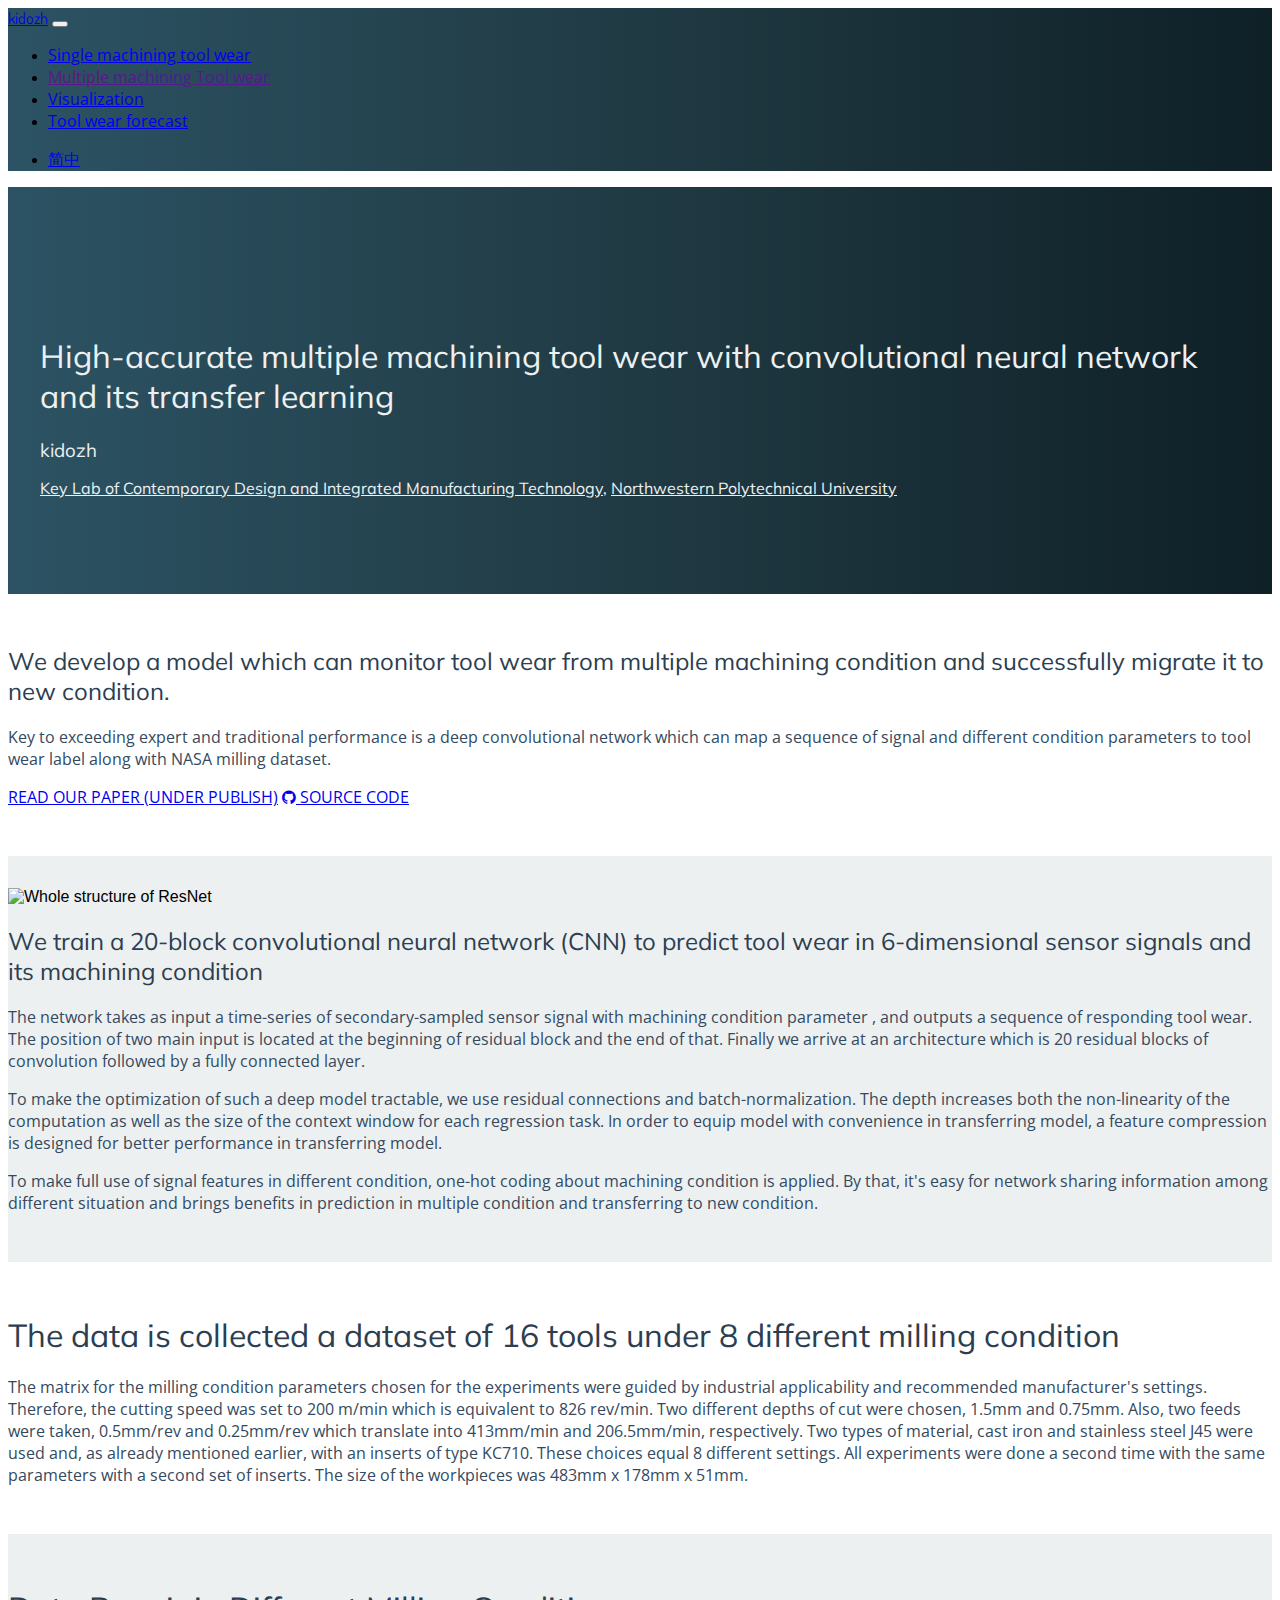
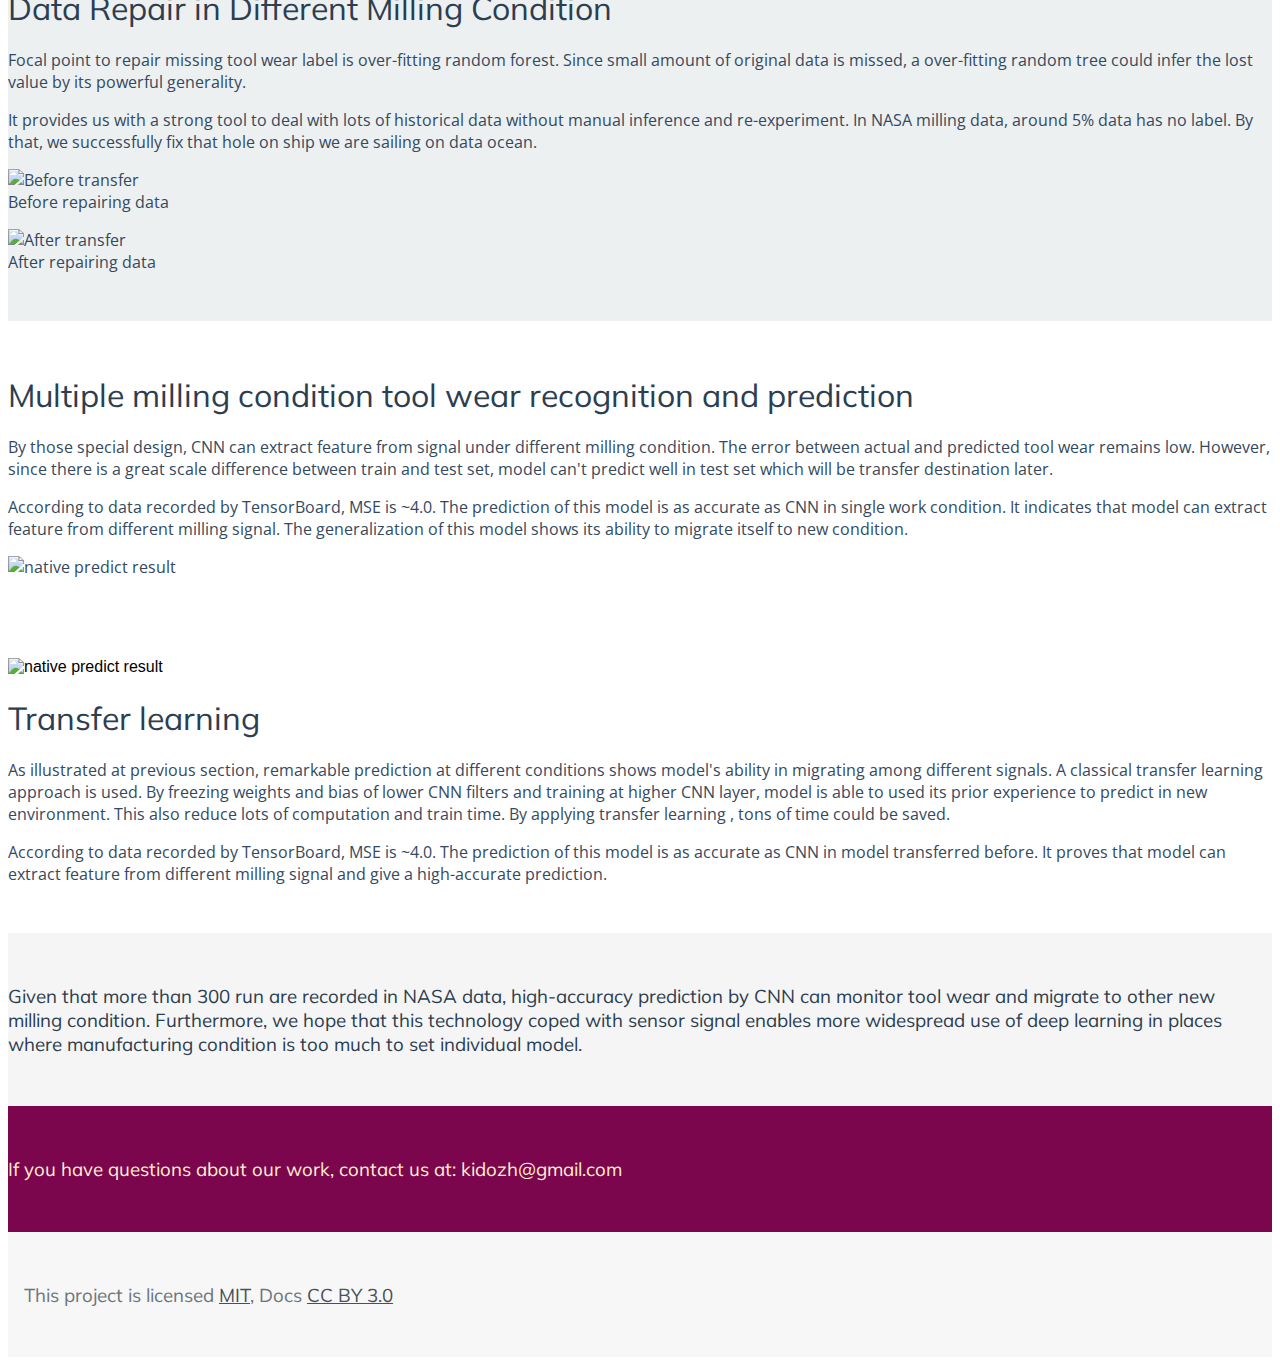
==== index.html @ dfbec78c "add page about multiple condition prediction" ====
<!doctype html>
<html lang="en">
<head>
    <!-- Required meta tags -->
    <meta charset="utf-8">
    <meta name="viewport" content="width=device-width, initial-scale=1, shrink-to-fit=no">

    <!-- Bootstrap CSS -->
    <link rel="stylesheet" href="https://stackpath.bootstrapcdn.com/bootstrap/4.1.3/css/bootstrap.min.css" integrity="sha384-MCw98/SFnGE8fJT3GXwEOngsV7Zt27NXFoaoApmYm81iuXoPkFOJwJ8ERdknLPMO" crossorigin="anonymous">
    <link rel="stylesheet" href="https://cdnjs.cloudflare.com/ajax/libs/font-awesome/4.7.0/css/font-awesome.min.css" />
    <link rel="stylesheet" href="./static/css/style.css">
    <title>High-accurate multiple machining tool wear with convolutional neural network and its transfer learning</title>
</head>
<body>

<!-- navbar -->
<nav class="navbar navbar-expand-lg navbar-dark navbar-metro">
    <a class="navbar-brand" href="#">kidozh</a>
    <button class="navbar-toggler" type="button" data-toggle="collapse" data-target="#navbarToggler" aria-controls="navbarToggler" aria-expanded="false" aria-label="Toggle navigation">
        <span class="navbar-toggler-icon"></span>
    </button>

    <div class="collapse navbar-collapse" id="navbarToggler">
        <ul class="navbar-nav mr-auto mt-2 mt-lg-0">
            <li class="nav-item ">
                <a class="nav-link" href="https://kidozh.com/keras_detect_tool_wear/">Single machining tool wear <span class="sr-only">(current)</span></a>
            </li>
            <li class="nav-item active">
                <a class="nav-link" href="">Multiple machining Tool wear</a>
            </li>
            <li class="nav-item">
                <a class="nav-link" href="https://kidozh.com/keras_detect_tool_wear/visualization.html">Visualization</a>
            </li>
            <li class="nav-item">
                <a class="nav-link disabled" href="#">Tool wear forecast</a>
            </li>
        </ul>
        <ul class="navbar-nav navbar-right">
            <li class="nav-item">
                <a class="nav-link" href="#">简中</a>
            </li>
        </ul>
    </div>
</nav>

<div class="container-fluid">
    <div class="row project-bg">
        <div class="col-md-10 offset-md-1">
            <h1 class="project-title">High-accurate multiple machining tool wear with convolutional neural network and its transfer learning</h1>

            <h3 class="author">kidozh</h3>
            <p class="lead"><a href="http://jidian.nwpu.edu.cn/info/1229/5124.htm">Key Lab of Contemporary Design and Integrated Manufacturing Technology</a>, <a href="http://en.nwpu.edu.cn/">Northwestern Polytechnical University</a></p>

        </div>
    </div>
    <div class="row project-section">
        <div class="col-md-5 offset-md-1">
            <h2>We develop a model which can monitor tool wear from multiple machining condition and successfully migrate it
                to new condition.</h2>
            <p>Key to exceeding expert and traditional performance is a deep convolutional network
                which can map a sequence of signal and different condition parameters to tool wear
                label along with NASA milling dataset.</p>

            <p><a class="btn btn-outline-primary disabled" href="#">READ OUR PAPER (UNDER PUBLISH)</a>
                <a class="btn btn-outline-primary" href="https://github.com/kidozh/transfer_learning_NASA">
                    <span class="fa fa-github"></span> SOURCE CODE
                </a>
            </p>
        </div>
    </div>
    <div class="row project-section model-detail">
        <div class="col-md-4 offset-md-2">
            <img class="img-fluid" src="./static/images/whole_structure.svg" alt="Whole structure of ResNet">
        </div>
        <div class="col-md-5">
            <h2>We train a 20-block convolutional neural network (CNN) to predict tool wear in 6-dimensional sensor
                signals and its machining condition
            </h2>
            <p>The network takes as input a time-series of secondary-sampled sensor signal with machining condition parameter
                , and outputs a sequence of responding tool wear. The position of two main input is located at the beginning of
                residual block and the end of that. Finally we arrive at an architecture which is 20 residual blocks of convolution
                followed by a fully connected layer.
            </p>
            <p>To make the optimization of such a deep model tractable, we use residual connections and batch-normalization.
                The depth increases both the non-linearity of the computation as well as the size of the context window for
                each regression task. In order to equip model with convenience in transferring model, a feature compression
                is designed for better performance in transferring model.
            </p>
            <p>To make full use of signal features in different condition, one-hot coding about machining condition is applied.
            By that, it's easy for network sharing information among different situation and brings benefits in prediction in
                multiple condition and transferring to new condition.
            </p>
        </div>
    </div>
    <div class="row project-section">
        <div class="col-md-10 offset-md-1">
            <h1>The data is collected a dataset of 16 tools under 8 different milling condition</h1>
            <p>The matrix for the milling condition parameters chosen for the experiments were guided by industrial applicability and
                recommended manufacturer's settings. Therefore, the cutting speed was set to 200 m/min which is
                equivalent to 826 rev/min. Two different depths of cut were chosen, 1.5mm and 0.75mm. Also, two
                feeds were taken, 0.5mm/rev and 0.25mm/rev which translate into 413mm/min and 206.5mm/min,
                respectively. Two types of material, cast iron and stainless steel J45 were used and, as already
                mentioned earlier, with an inserts of type KC710. These choices equal 8 different settings. All
                experiments were done a second time with the same parameters with a second set of inserts. The size of
                the workpieces was 483mm x 178mm x 51mm.</p>
        </div>
    </div>

    <div class="row project-section data-repair-section">
        <div class="col-md-10 offset-md-1">
            <h1>Data Repair in Different Milling Condition</h1>
            <p>Focal point to repair missing tool wear label is over-fitting random forest. Since small amount of original data
            is missed, a over-fitting random tree could infer the lost value by its powerful generality.
            </p>
            <p>It provides us with a strong tool to deal with lots of historical data without manual inference and re-experiment.
            In NASA milling data, around 5% data has no label. By that, we successfully fix that hole on ship we are sailing on data ocean.
            </p>
        </div>
        <div class="col-md-5 offset-md-1">
            <p class="text-center">
                <img class="img-fluid" src="./static/images/original_data.svg" alt="Before transfer"><br/>
                Before repairing data
            </p>

        </div>
        <div class="col-md-5">
            <p class="text-center">
                <img class="img-fluid" src="./static/images/fixed_data.svg" alt="After transfer"><br/>
                After repairing data
            </p>

        </div>
    </div>
    <div class="row project-section">
        <div class="col-md-5 offset-md-1">
            <h1>Multiple milling condition tool wear recognition and prediction</h1>
            <p>By those special design, CNN can extract feature from signal under different milling condition. The error
                between actual and predicted tool wear remains low. However, since there is a great scale difference between
                train and test set, model can't predict well in test set which will be transfer destination later.
            </p>
            <p>According to data recorded by TensorBoard, MSE is ~4.0. The prediction of this model is as accurate as CNN
            in single work condition. It indicates that model can extract feature from different milling signal. The generalization
                of this model shows its ability to migrate itself to new condition.
            </p>
        </div>
        <div class="col-md-5">
            <p class="text-center">
                <img class="img-fluid" src="./static/images/迁移学习前结果.svg" alt="native predict result"><br/>
            </p>
        </div>
    </div>
    <div class="row project-section">
        <div class="col-md-5 offset-md-1">
            <img class="img-fluid" src="./static/images/迁移学习之后结果.svg" alt="native predict result"><br/>
        </div>
        <div class="col-md-5">
            <h1>Transfer learning</h1>
            <p>As illustrated at previous section, remarkable prediction at different conditions shows model's ability in
                migrating among different signals. A classical transfer learning approach is used. By freezing weights and
                bias of lower CNN filters and training at higher CNN layer, model is able to used its prior experience to
                predict in new environment. This also reduce lots of computation and train time. By applying transfer learning
                , tons of time could be saved.
            </p>
            <p>According to data recorded by TensorBoard, MSE is ~4.0. The prediction of this model is as accurate as CNN
                in model transferred before. It proves that model can extract feature from different milling signal and give
                a high-accurate prediction.
            </p>
        </div>
    </div>

    <div class="row project-section conclusion">
        <div class="col-md-8 offset-md-1">
            <h3>Given that more than 300 run are recorded in NASA data, high-accuracy prediction by CNN
                can monitor tool wear and migrate to other new milling condition. Furthermore, we hope that
                this technology coped with sensor signal enables more widespread use of deep learning in places
                where manufacturing condition is too much to set individual model.
            </h3>
        </div>
    </div>
    <div class="row project-section contact-us-section">
        <div class="col-md-8 offset-md-1">
            <h3>If you have questions about our work, contact us at: kidozh@gmail.com</h3>
        </div>

    </div>

    <div class="row footer">
        <div class="col-md-12">
            <h3 class="text-center">This project is licensed <a href="https://github.com/kidozh/keras_detect_tool_wear/blob/master/LICENSE">MIT</a>,
                Docs <a href="https://creativecommons.org/licenses/by/3.0/">CC BY 3.0</a>
            </h3>
        </div>

    </div>
</div>


<!-- Optional JavaScript -->
<!-- jQuery first, then Popper.js, then Bootstrap JS -->
<script src="https://code.jquery.com/jquery-3.3.1.slim.min.js" integrity="sha384-q8i/X+965DzO0rT7abK41JStQIAqVgRVzpbzo5smXKp4YfRvH+8abtTE1Pi6jizo" crossorigin="anonymous"></script>
<script src="https://cdnjs.cloudflare.com/ajax/libs/popper.js/1.14.3/umd/popper.min.js" integrity="sha384-ZMP7rVo3mIykV+2+9J3UJ46jBk0WLaUAdn689aCwoqbBJiSnjAK/l8WvCWPIPm49" crossorigin="anonymous"></script>
<script src="https://stackpath.bootstrapcdn.com/bootstrap/4.1.3/js/bootstrap.min.js" integrity="sha384-ChfqqxuZUCnJSK3+MXmPNIyE6ZbWh2IMqE241rYiqJxyMiZ6OW/JmZQ5stwEULTy" crossorigin="anonymous"></script>
</body>
</html>
---- static/css/style.css ----
@import url('https://fonts.googleapis.com/css?family=Dosis|Muli|Open+Sans');

body{
    font-family: "Helvetica Neue", Helvetica, Arial, "PingFang SC", "Hiragino Sans GB", "Heiti SC", "Microsoft YaHei", "WenQuanYi Micro Hei", sans-serif;
}

h1, h2, h3, h4, h5, h6 {
    font-family: 'Muli', "Helvetica Neue", Helvetica, Arial, "PingFang SC", "Hiragino Sans GB", "Heiti SC", "Microsoft YaHei", "WenQuanYi Micro Hei", sans-serif;
    font-weight: 400;
}

p{
    font-family: 'Open Sans', "Helvetica Neue", Helvetica, Arial, "PingFang SC", "Hiragino Sans GB", "Heiti SC", "Microsoft YaHei", "WenQuanYi Micro Hei", sans-serif;
}

.navbar-metro{
    background: #0F2027;  /* fallback for old browsers */
    background: -webkit-linear-gradient(to right, #2C5364, #203A43, #0F2027);  /* Chrome 10-25, Safari 5.1-6 */
    background: linear-gradient(to right, #2C5364, #203A43, #0F2027); /* W3C, IE 10+/ Edge, Firefox 16+, Chrome 26+, Opera 12+, Safari 7+ */

    z-index: 100;
}

.navbar-metro a{
    font-family: 'Open Sans', "Helvetica Neue", Helvetica, Arial, "PingFang SC", "Hiragino Sans GB", "Heiti SC", "Microsoft YaHei", "WenQuanYi Micro Hei", sans-serif;
}

.navbar-brand{
    font-family: 'Dosis','Open Sans', "Helvetica Neue", Helvetica, Arial, "PingFang SC", "Hiragino Sans GB", "Heiti SC", "Microsoft YaHei", "WenQuanYi Micro Hei", sans-serif !important;
}

.project-bg{
    padding: 8rem 2rem 5rem 2rem;
    background: #0F2027;  /* fallback for old browsers */
    background: -webkit-linear-gradient(to right, #2C5364, #203A43, #0F2027);  /* Chrome 10-25, Safari 5.1-6 */
    background: linear-gradient(to right, #2C5364, #203A43, #0F2027); /* W3C, IE 10+/ Edge, Firefox 16+, Chrome 26+, Opera 12+, Safari 7+ */

}

.project-bg *{
    font-family: "Muli","Microsoft Yahei UI",sans-serif;
    color: #ecf0f1;
}

.project-bg a:hover,
.project-bg a:focus{
    color: #bdc3c7;
    transition: .35s all;
}

.project-bg .author{
    margin: 1rem 0 1rem 0;
}

.project-section{
    padding: 2rem 0 2rem 0;
}

.project-section h1,
.project-section h2,
.project-section h3,
.project-section h4,
.project-section h5,
.project-section h6{
    color: #2c3e50;
}

.project-section p{
    color: #34495e;
}

.model-detail{
    background: #ecf0f1;
}

.data-repair-section{
    background: #ecf0f1;
}

.contact-us-section{
    background: #7c064d;
}

.contact-us-section h3{
    color: #ffeed0;
}

.contact-us-section a{
    color: #f79f24;
}

.conclusion{
    background: #f5f5f5;
}

.footer{
    padding: 2rem 1rem 2rem 1rem;
    background: #f7f7f7;
}

.footer *{
    color: #6c757d;
}

.footer a{
    color : #495057;
}
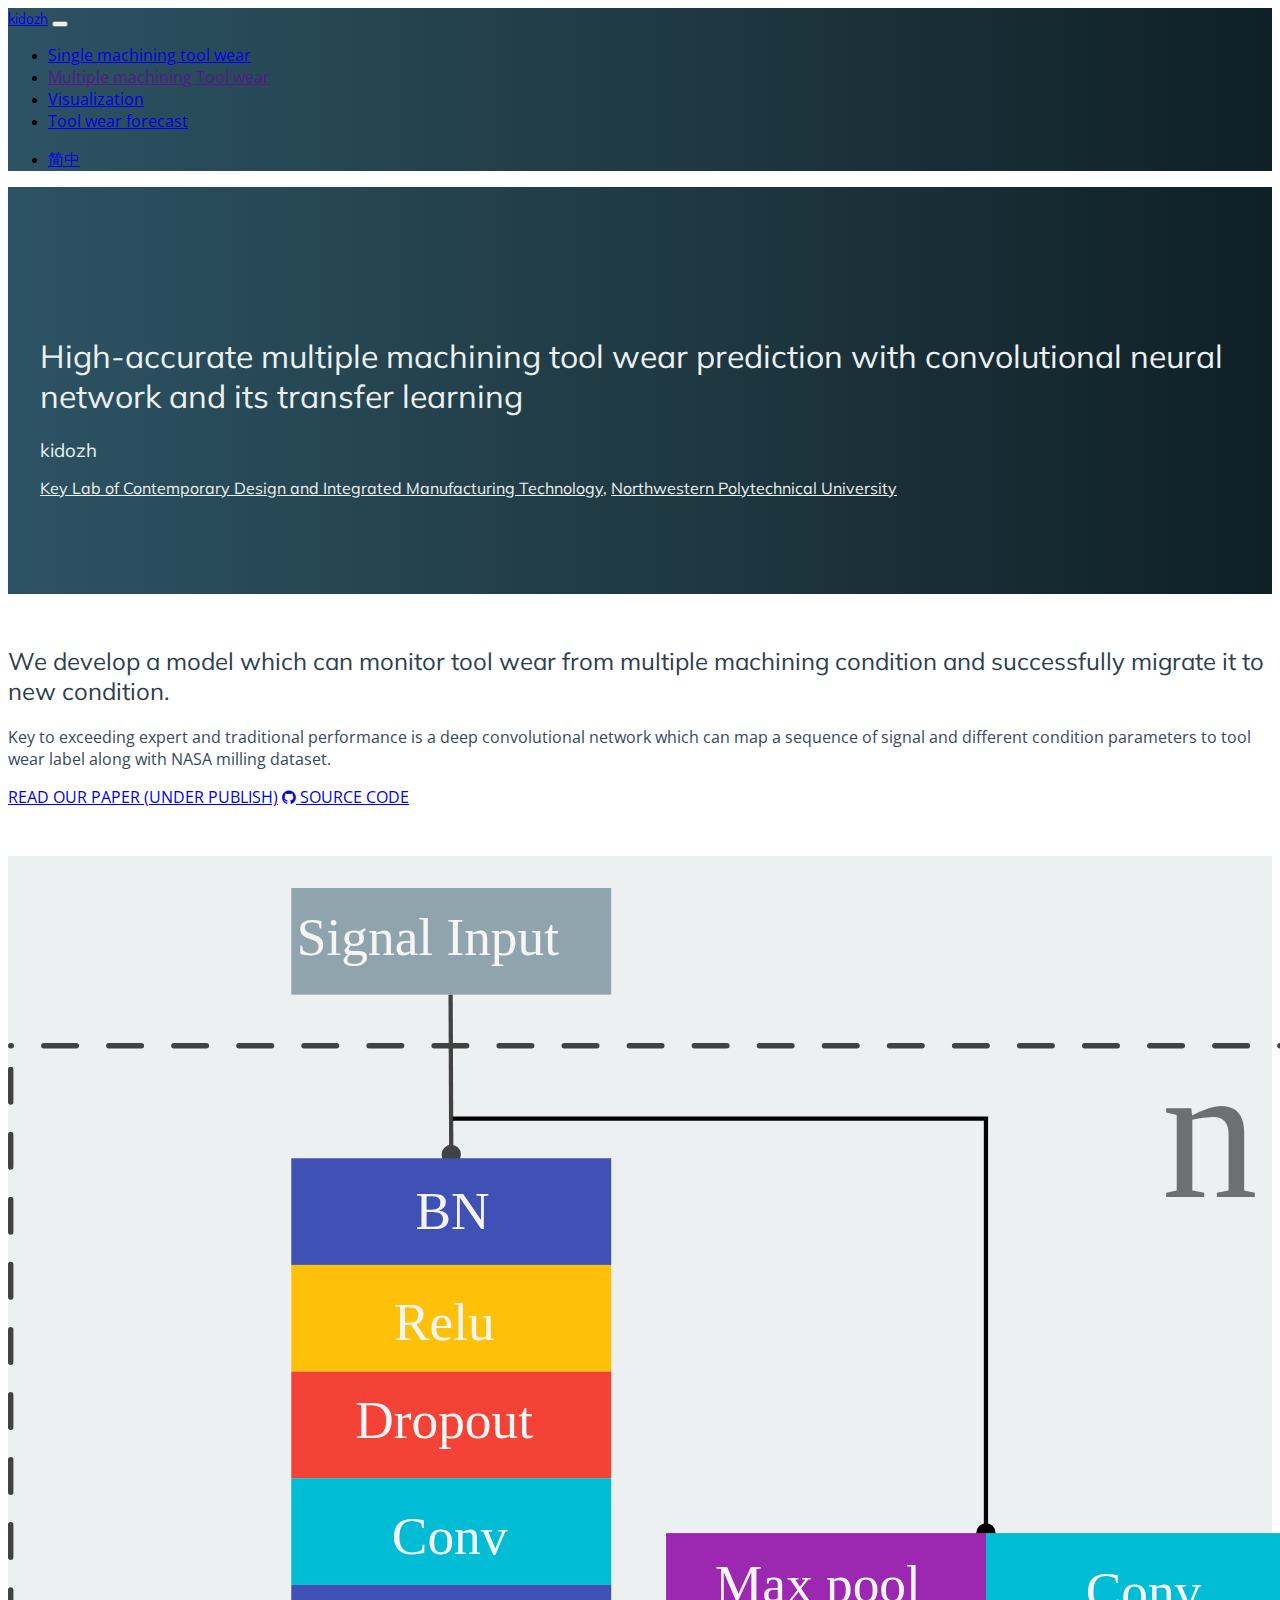
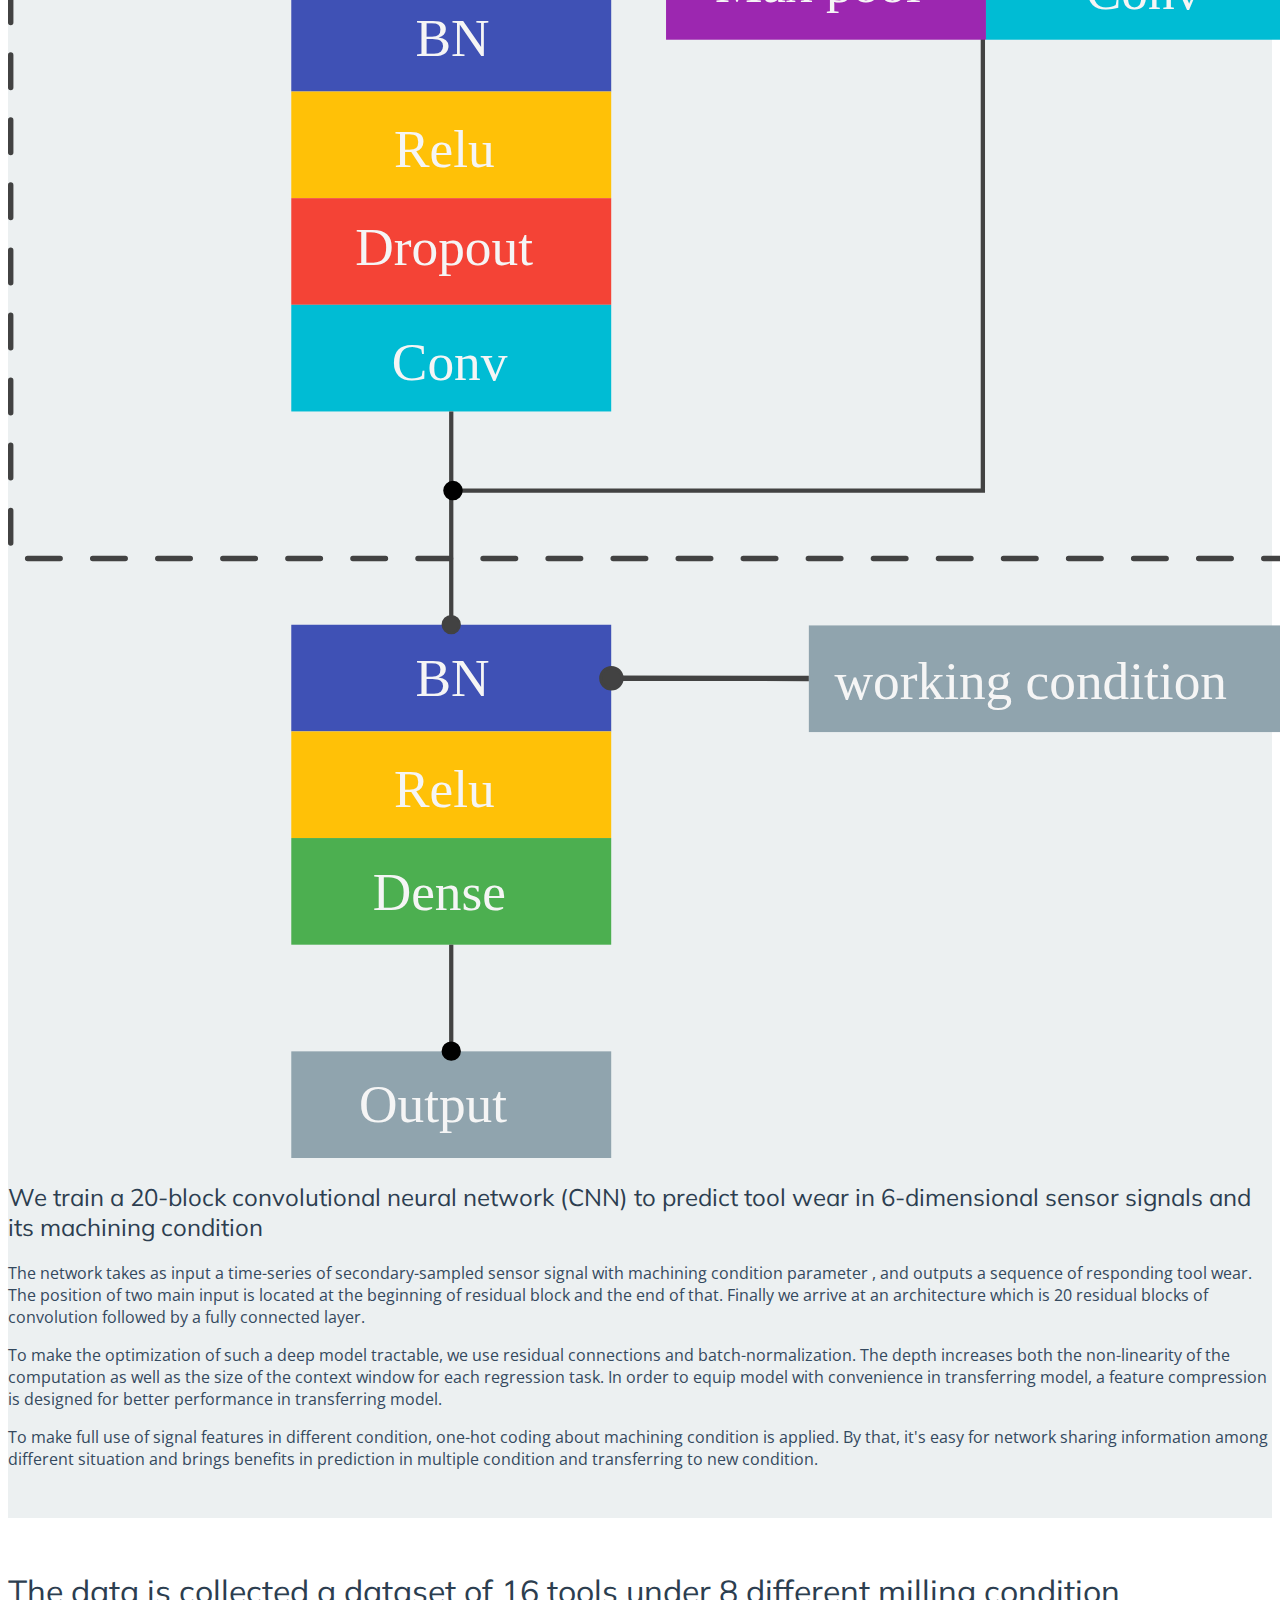
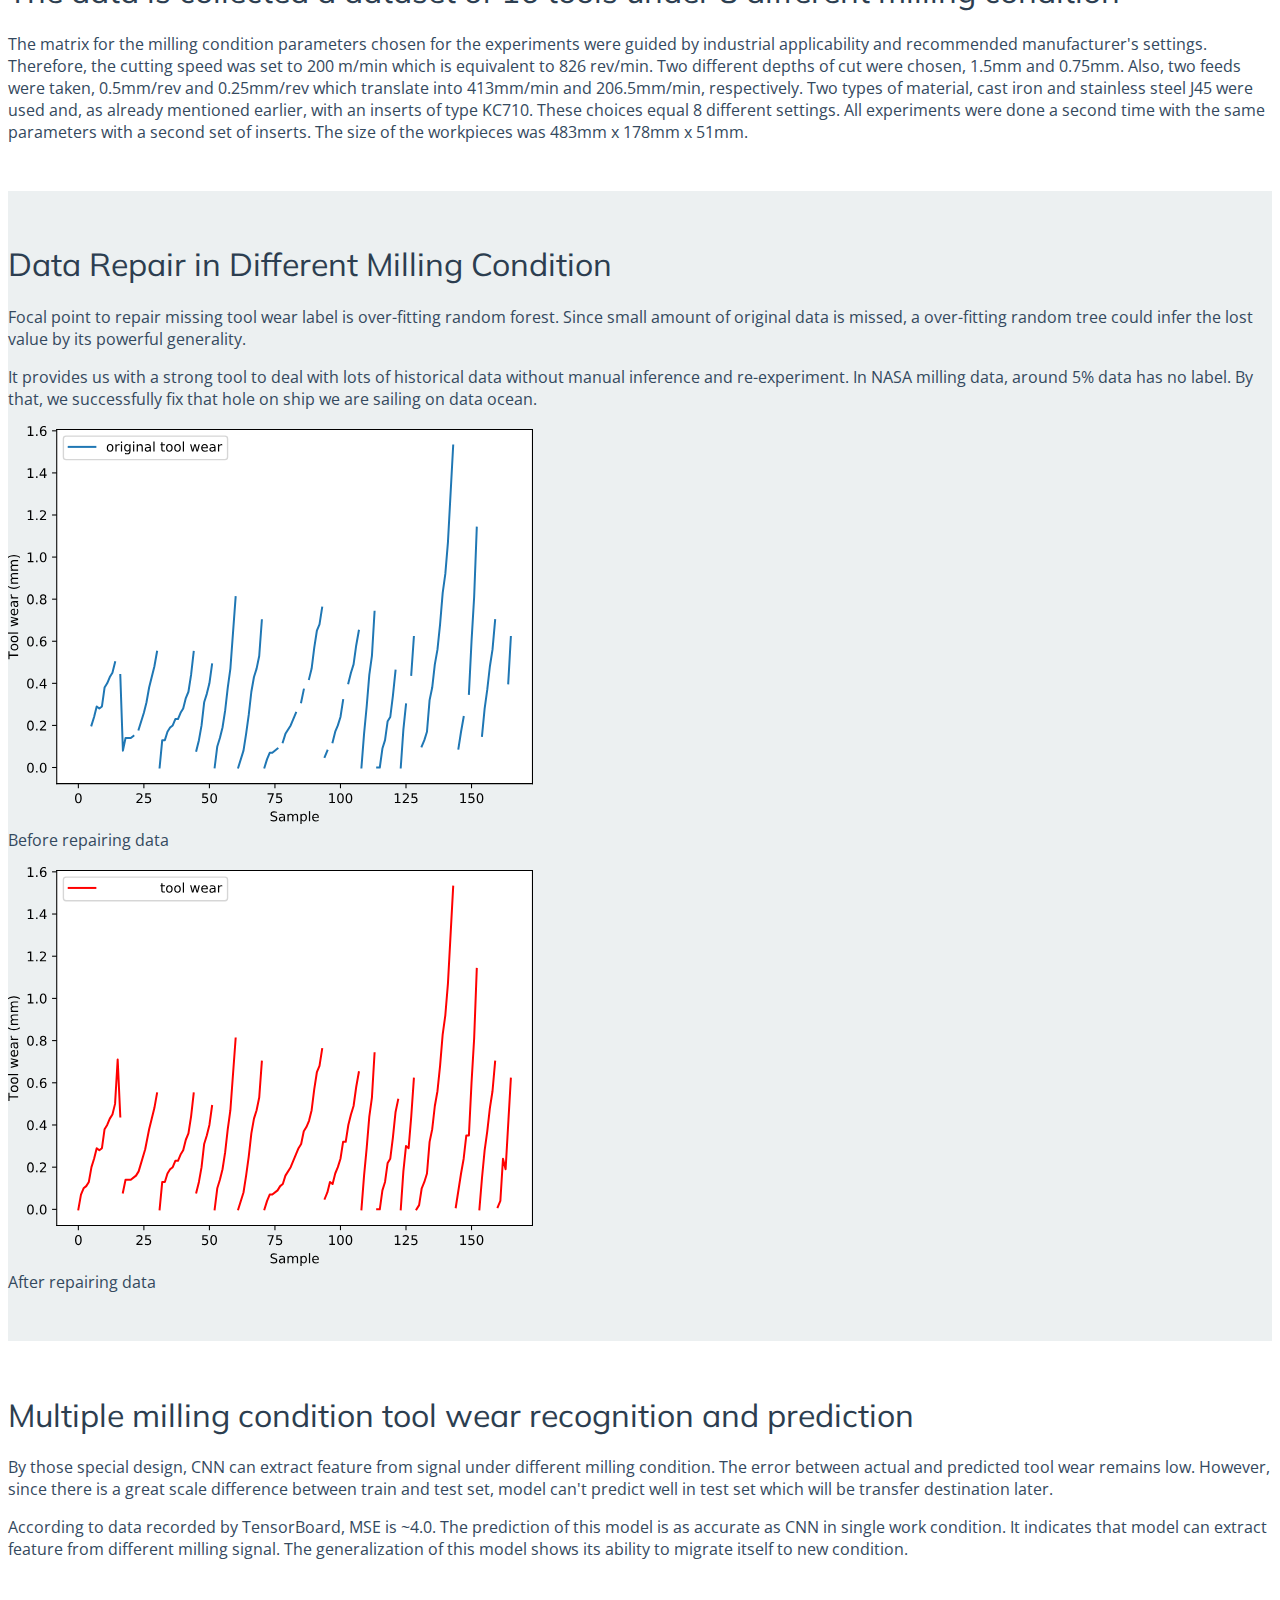
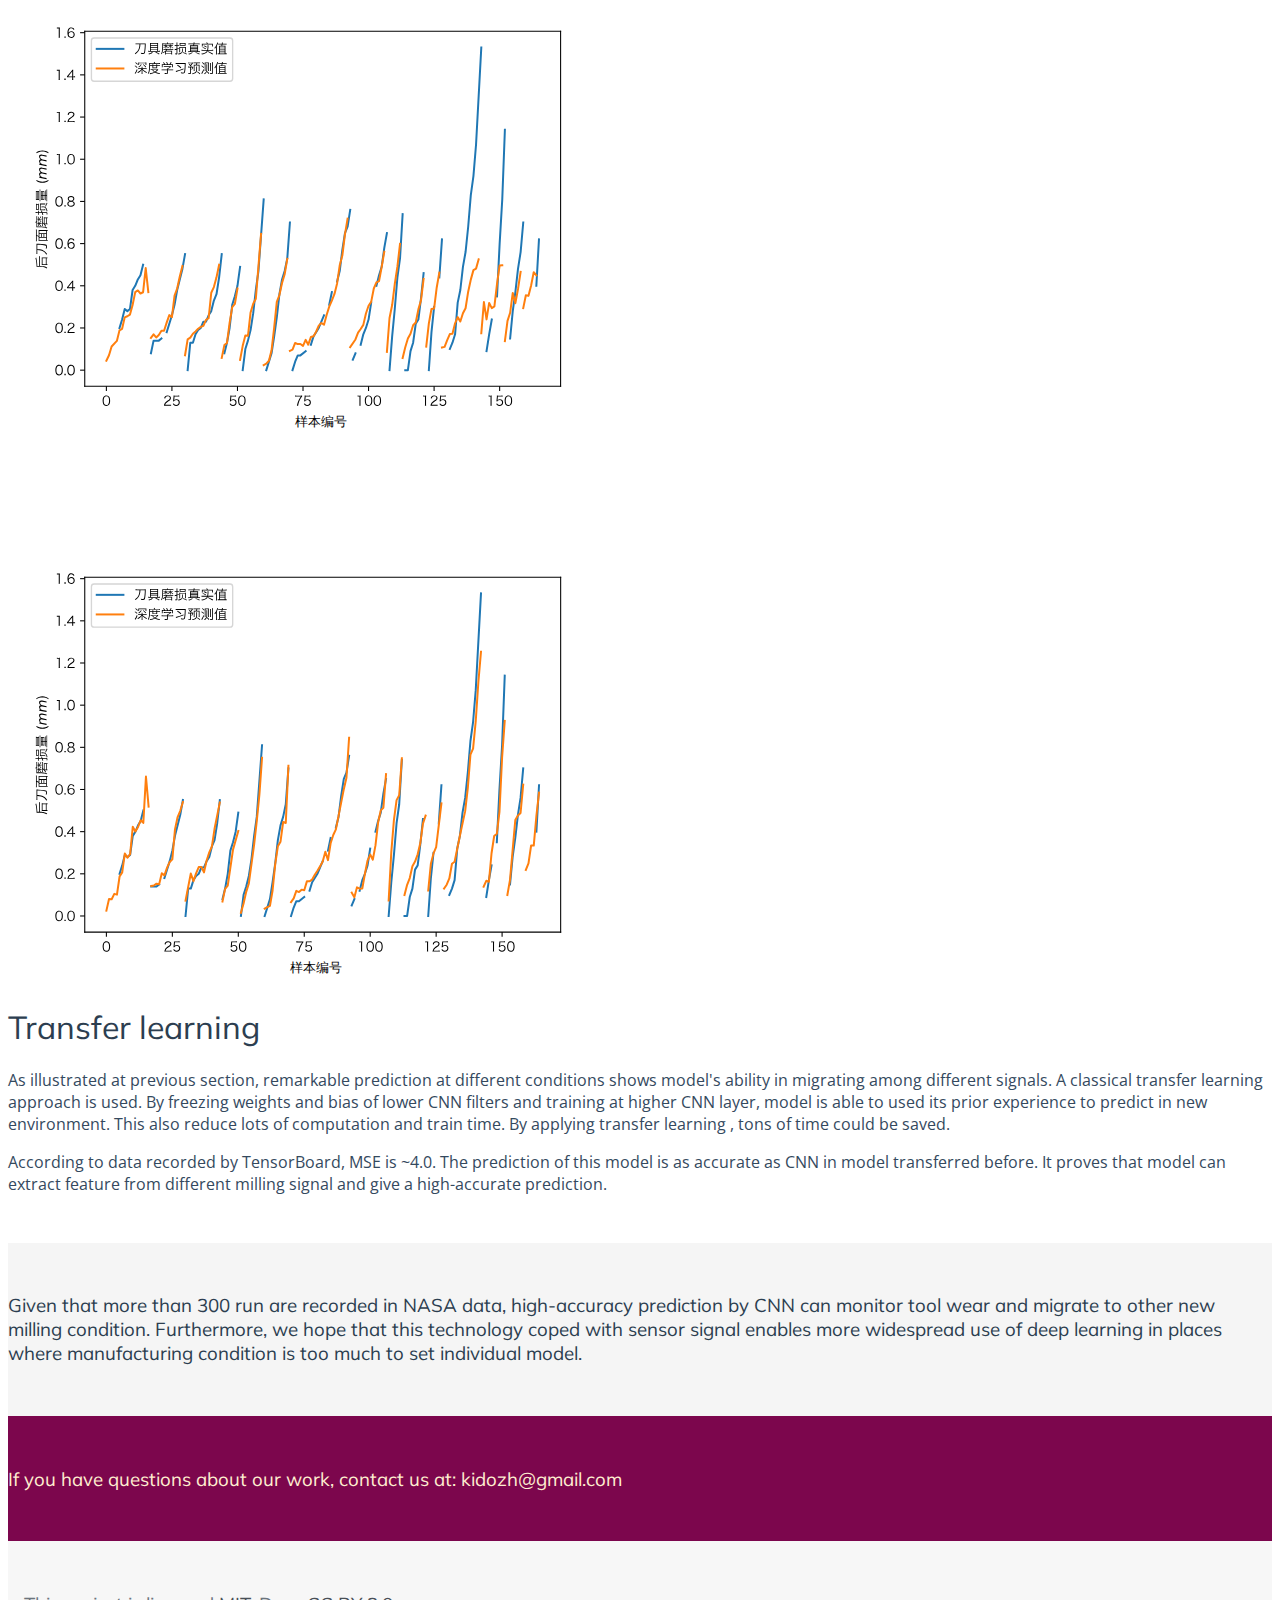
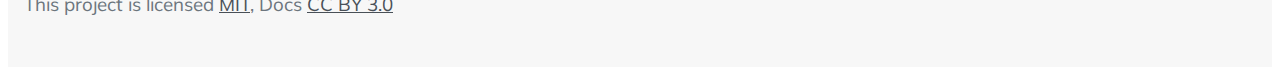
==== commit d4da26a1: "change title" ====
--- a/index.html
+++ b/index.html
@@ -9,7 +9,7 @@
     <link rel="stylesheet" href="https://stackpath.bootstrapcdn.com/bootstrap/4.1.3/css/bootstrap.min.css" integrity="sha384-MCw98/SFnGE8fJT3GXwEOngsV7Zt27NXFoaoApmYm81iuXoPkFOJwJ8ERdknLPMO" crossorigin="anonymous">
     <link rel="stylesheet" href="https://cdnjs.cloudflare.com/ajax/libs/font-awesome/4.7.0/css/font-awesome.min.css" />
     <link rel="stylesheet" href="./static/css/style.css">
-    <title>High-accurate multiple machining tool wear with convolutional neural network and its transfer learning</title>
+    <title>High-accurate multiple machining tool wear prediction with convolutional neural network and its transfer learning</title>
 </head>
 <body>
 
@@ -46,7 +46,7 @@
 <div class="container-fluid">
     <div class="row project-bg">
         <div class="col-md-10 offset-md-1">
-            <h1 class="project-title">High-accurate multiple machining tool wear with convolutional neural network and its transfer learning</h1>
+            <h1 class="project-title">High-accurate multiple machining tool wear prediction with convolutional neural network and its transfer learning</h1>
 
             <h3 class="author">kidozh</h3>
             <p class="lead"><a href="http://jidian.nwpu.edu.cn/info/1229/5124.htm">Key Lab of Contemporary Design and Integrated Manufacturing Technology</a>, <a href="http://en.nwpu.edu.cn/">Northwestern Polytechnical University</a></p>
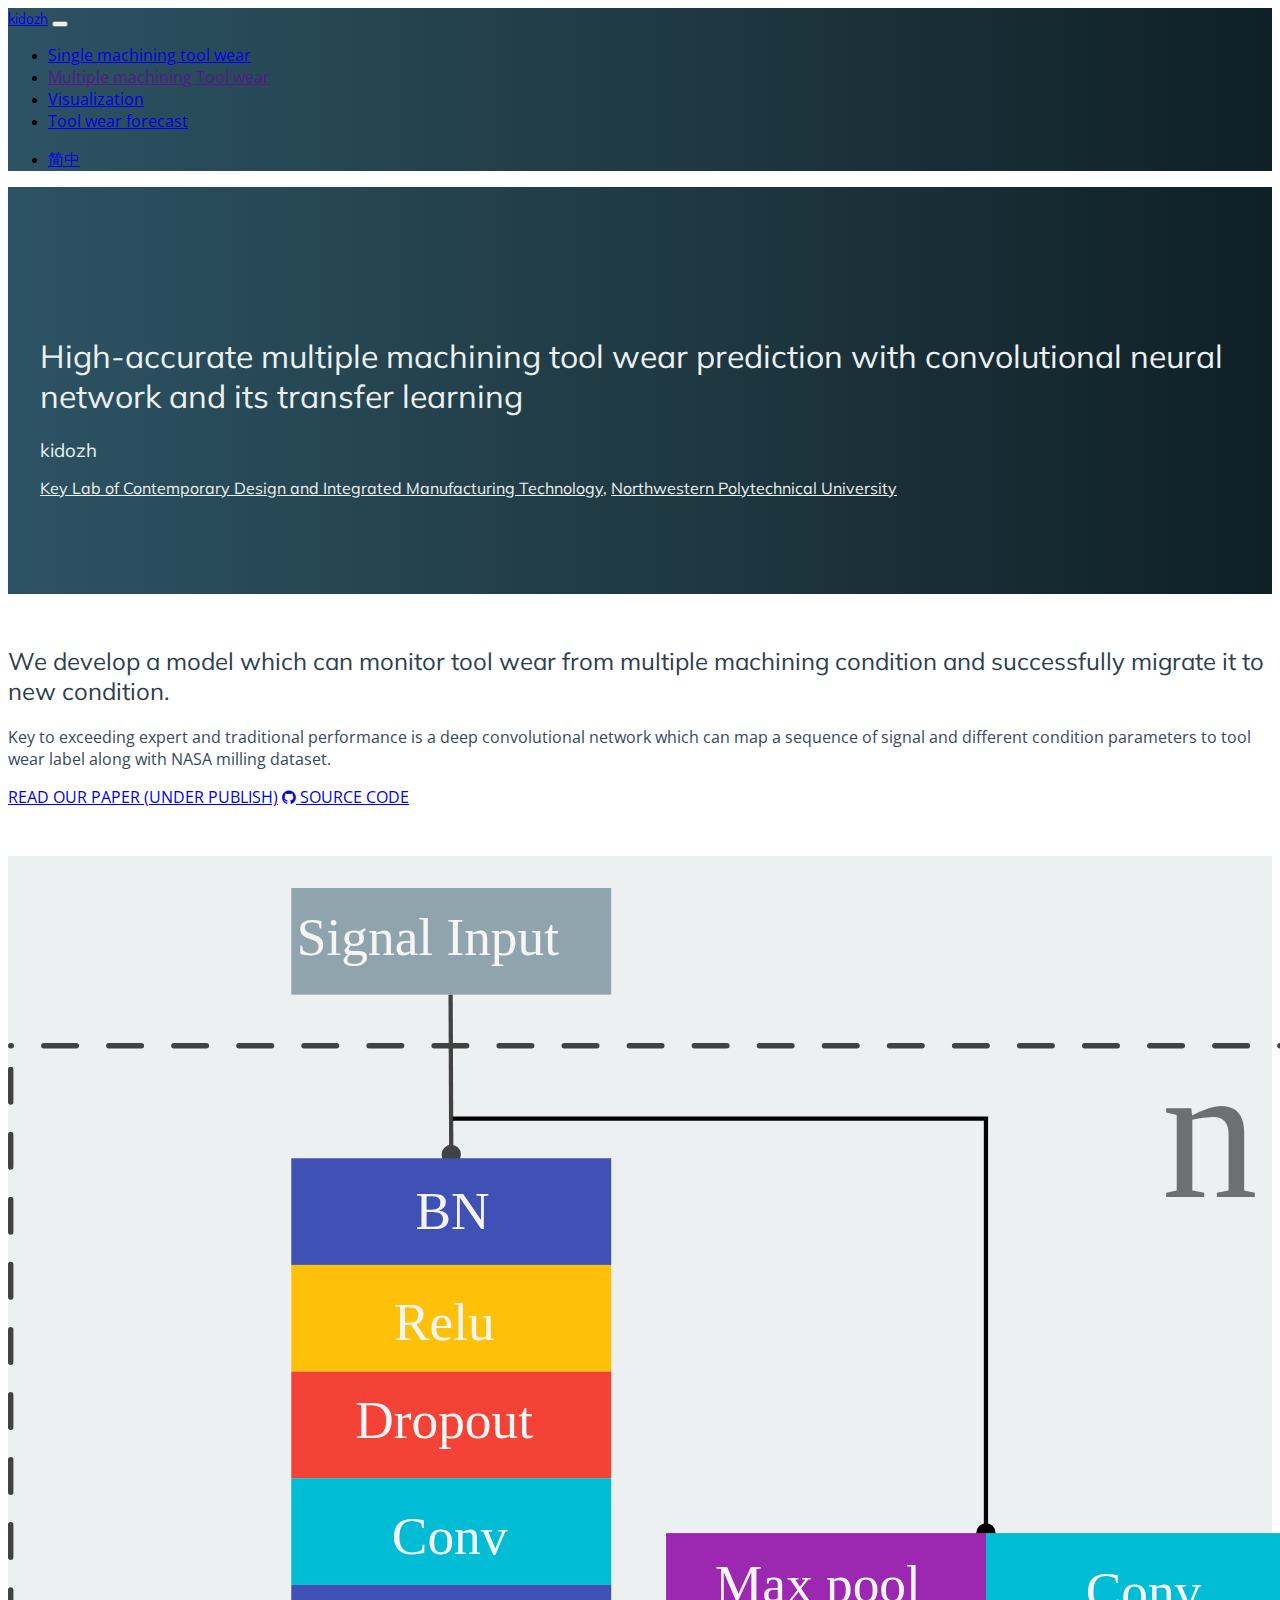
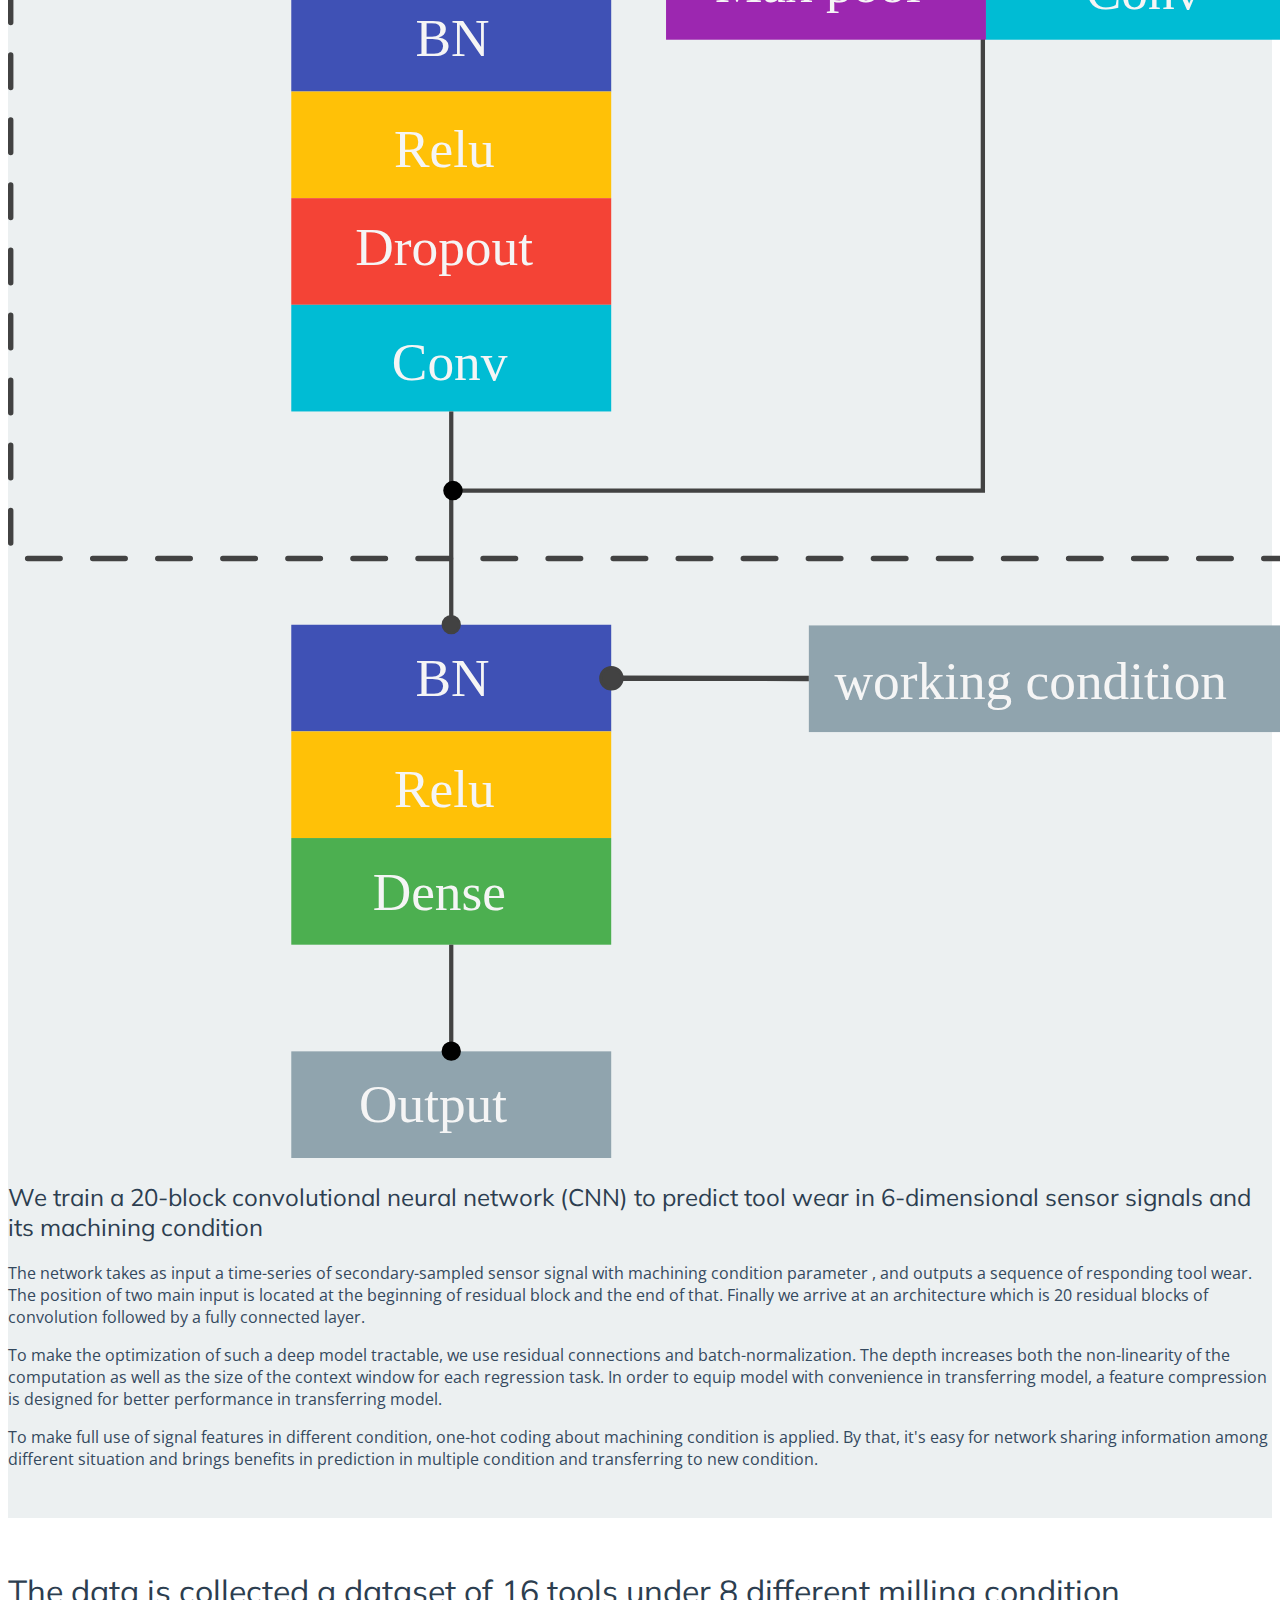
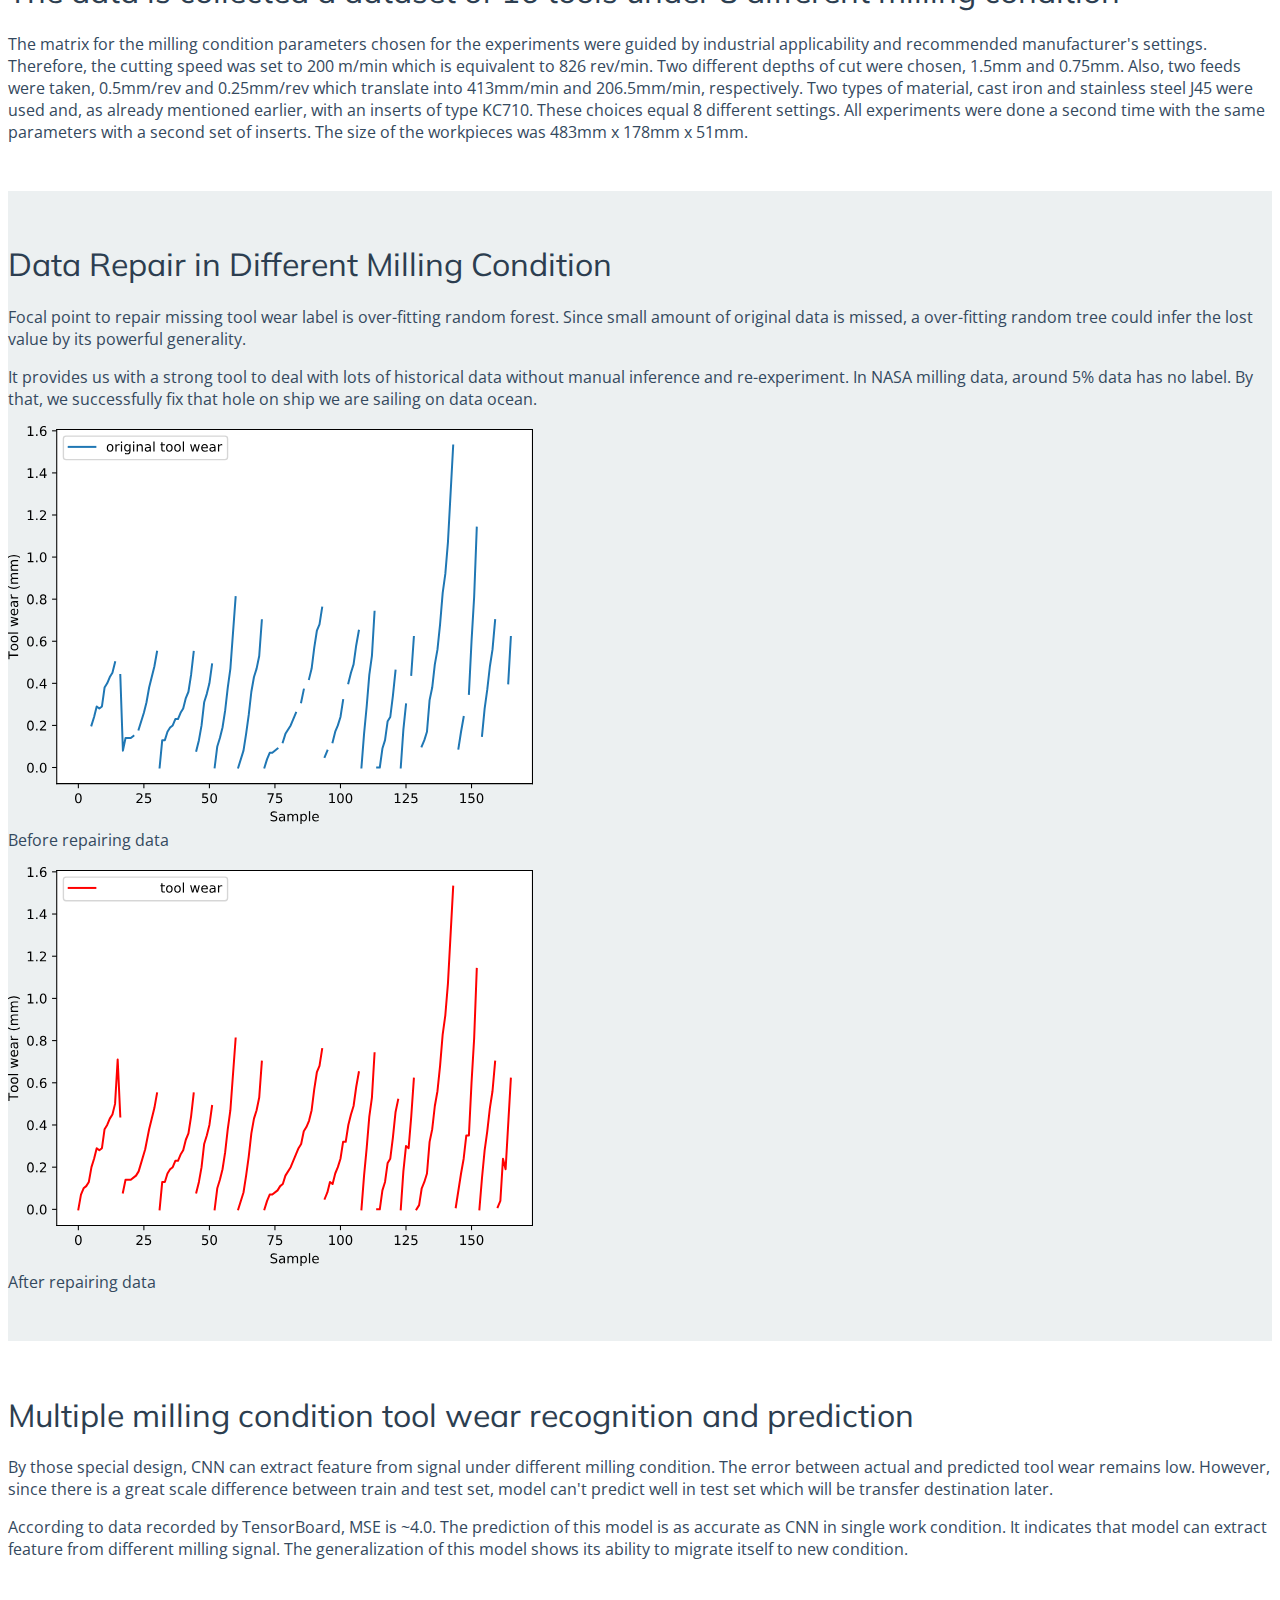
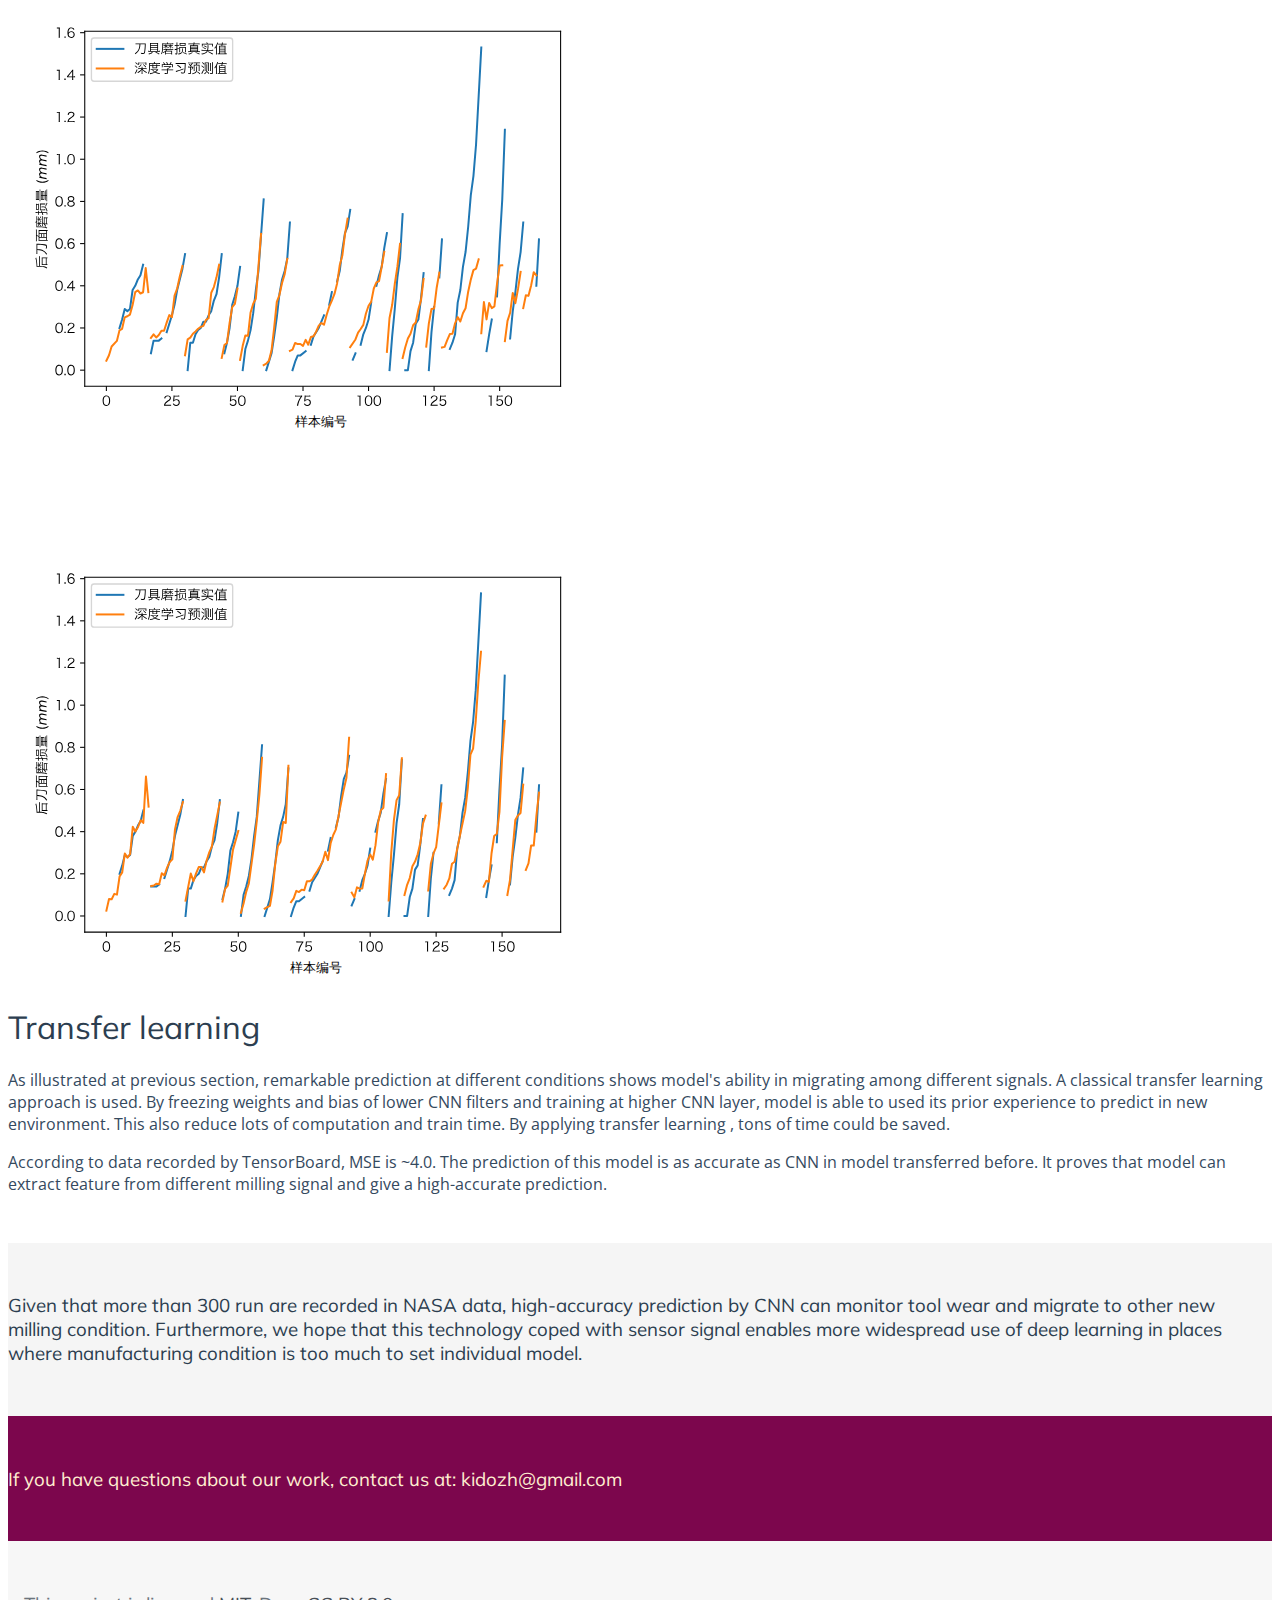
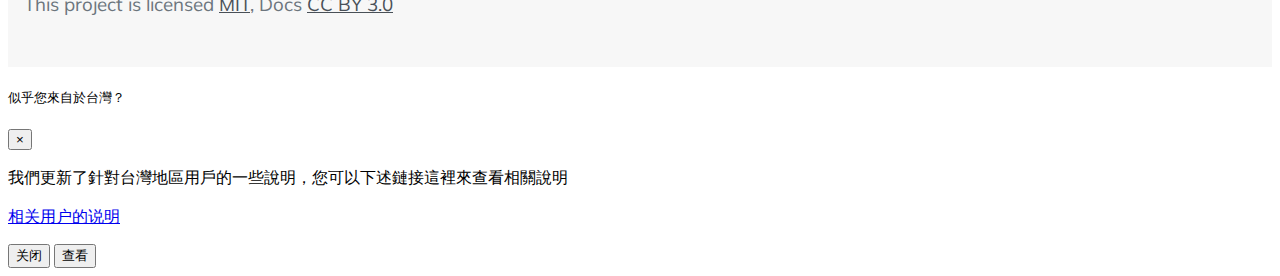
==== commit 801e7d31: "add notice for user from TW" ====
--- a/index.html
+++ b/index.html
@@ -32,7 +32,7 @@
                 <a class="nav-link" href="https://kidozh.com/keras_detect_tool_wear/visualization.html">Visualization</a>
             </li>
             <li class="nav-item">
-                <a class="nav-link disabled" href="#">Tool wear forecast</a>
+                <a class="nav-link" href="https://kidozh.com/rnn_in_prediction_tool_wear/">Tool wear forecast</a>
             </li>
         </ul>
         <ul class="navbar-nav navbar-right">
@@ -194,11 +194,50 @@
     </div>
 </div>
 
+<!-- Modal -->
+<div class="modal fade" id="strictModal" tabindex="-1" role="dialog" aria-labelledby="strictModalLabel" aria-hidden="true">
+    <div class="modal-dialog" role="document">
+        <div class="modal-content">
+            <div class="modal-header">
+                <h5 class="modal-title" id="strictModalLabel">似乎您來自於台灣？</h5>
+                <button type="button" class="close" data-dismiss="modal" aria-label="Close">
+                    <span aria-hidden="true">&times;</span>
+                </button>
+            </div>
+            <div class="modal-body">
+                <p>我們更新了針對台灣地區用戶的一些說明，您可以下述鏈接這裡來查看相關說明</p>
+                <p><a href="./epidemic_prevention_notice.html">相关用户的说明</a> </p>
+            </div>
+            <div class="modal-footer">
+                <button type="button" class="btn btn-secondary" data-dismiss="modal">关闭</button>
+                <a href="./epidemic_prevention_notice.html"><button type="button" class="btn btn-primary">查看</button></a>
+            </div>
+        </div>
+    </div>
+</div>
+
 
 <!-- Optional JavaScript -->
 <!-- jQuery first, then Popper.js, then Bootstrap JS -->
 <script src="https://code.jquery.com/jquery-3.3.1.slim.min.js" integrity="sha384-q8i/X+965DzO0rT7abK41JStQIAqVgRVzpbzo5smXKp4YfRvH+8abtTE1Pi6jizo" crossorigin="anonymous"></script>
 <script src="https://cdnjs.cloudflare.com/ajax/libs/popper.js/1.14.3/umd/popper.min.js" integrity="sha384-ZMP7rVo3mIykV+2+9J3UJ46jBk0WLaUAdn689aCwoqbBJiSnjAK/l8WvCWPIPm49" crossorigin="anonymous"></script>
 <script src="https://stackpath.bootstrapcdn.com/bootstrap/4.1.3/js/bootstrap.min.js" integrity="sha384-ChfqqxuZUCnJSK3+MXmPNIyE6ZbWh2IMqE241rYiqJxyMiZ6OW/JmZQ5stwEULTy" crossorigin="anonymous"></script>
+
+<script>
+    function notices_user_comes_from_tw_province(){
+        let lang = navigator.language;
+        if (lang === "zh-TW" || lang === "zh-tw"){
+            console.log("Raise a modal to notice user from TW");
+            $('#strictModal').modal('show');
+        }
+    }
+
+    $(function () {
+        notices_user_comes_from_tw_province();
+        $('[data-toggle="tooltip"]').tooltip()
+    })
+</script>
+
+
 </body>
 </html>--- a/static/css/style.css
+++ b/static/css/style.css
@@ -105,3 +105,36 @@
 .footer a{
     color : #495057;
 }
+
+.epidemic{
+    padding: 2rem 0 2rem 0;
+}
+
+.or-divider{
+    font-family: "Avenir Next",sans-serif;
+    /* font-size: 20pt; */
+    font-size: 200%;
+    text-align: center;
+    font-weight: normal;
+    display: flex;
+    /* line-height: 1.5em; */
+    margin-top: 0.7em;
+    margin-bottom: 0.5em;
+    width: 100%;
+}
+
+.or-divider:after{
+    border-bottom: 0.1rem dashed #D3D3D3;
+    /* height: 0.8em; */
+    margin-left: 1rem;
+    content: '';
+    flex: 1;
+}
+
+.or-divider:before{
+    border-bottom: 0.1rem dashed #D3D3D3;
+    /* height: 0.8em; */
+    margin-right: 1rem;
+    content: '';
+    flex: 1;
+}